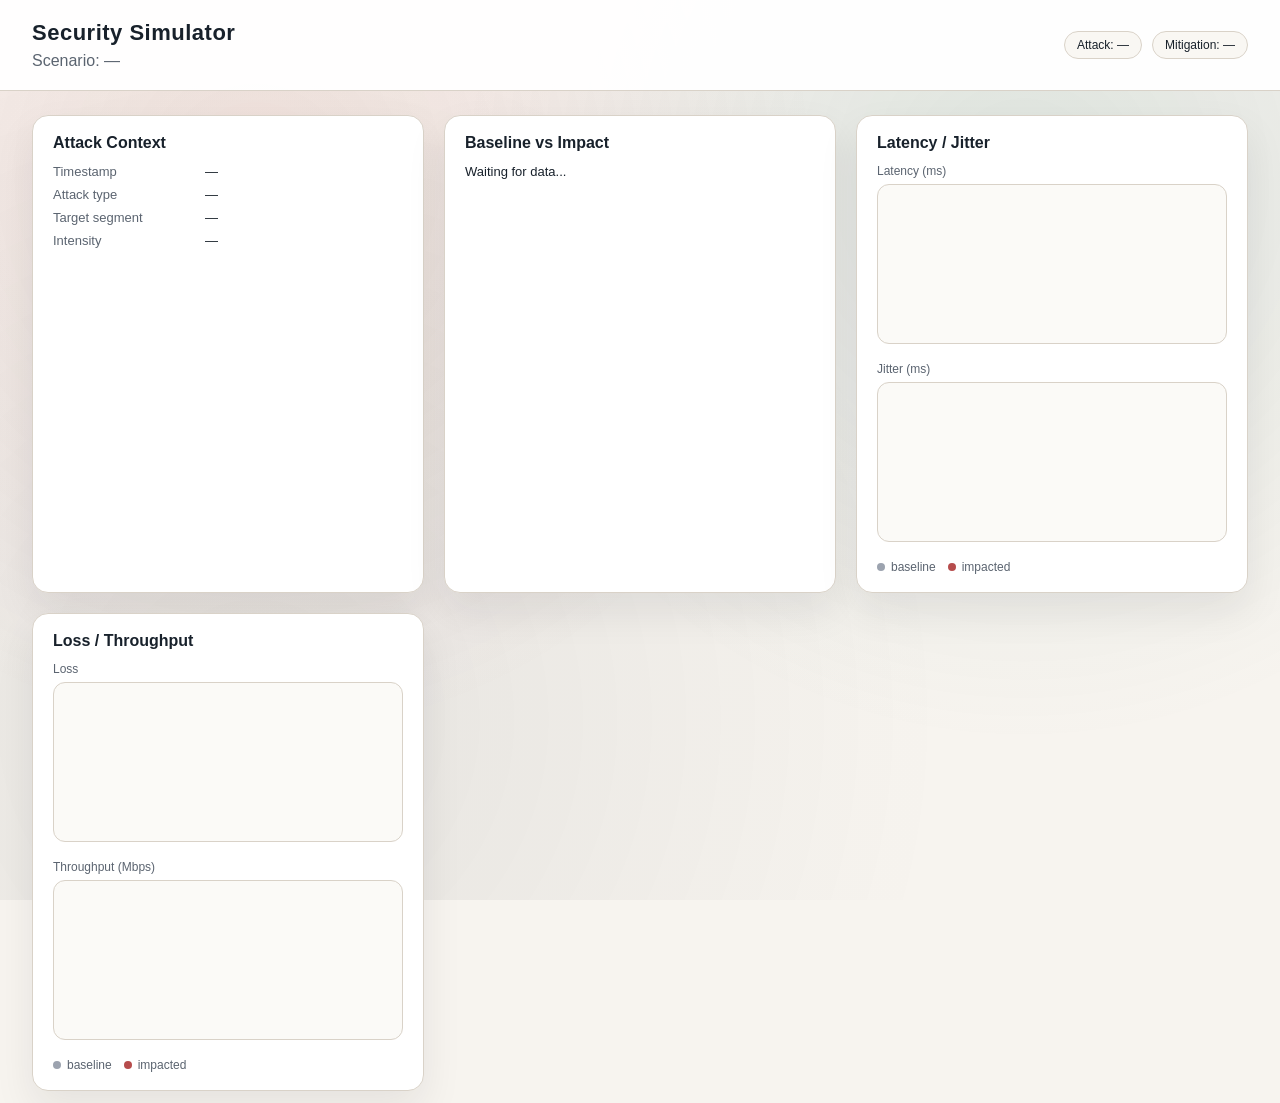
==== security-gui/index.html @ b51cd0e1 "Add security simulator skeleton with GUI and Docker profiles for attack demos" ====
<!DOCTYPE html>
<html lang="en">
  <head>
    <meta charset="UTF-8" />
    <meta name="viewport" content="width=device-width, initial-scale=1.0" />
    <title>Security Simulator</title>
    <link rel="stylesheet" href="styles.css" />
  </head>
  <body>
    <div class="bg"></div>
    <header class="header">
      <div>
        <h1>Security Simulator</h1>
        <p class="muted">Scenario: <span id="scenario-name">—</span></p>
      </div>
      <div class="status">
        <div id="attack-state" class="pill">Attack: —</div>
        <div id="mitigation-state" class="pill">Mitigation: —</div>
      </div>
    </header>

    <main class="grid">
      <section class="panel">
        <h2>Attack Context</h2>
        <div class="kv">
          <div class="label">Timestamp</div>
          <div id="slot-time">—</div>
          <div class="label">Attack type</div>
          <div id="attack-type">—</div>
          <div class="label">Target segment</div>
          <div id="target-segment">—</div>
          <div class="label">Intensity</div>
          <div id="attack-intensity">—</div>
        </div>
      </section>

      <section class="panel">
        <h2>Baseline vs Impact</h2>
        <div id="metrics-table" class="table"></div>
      </section>

      <section class="panel">
        <h2>Latency / Jitter</h2>
        <div class="chart-block">
          <div class="chart-title">Latency (ms)</div>
          <canvas id="latency-chart"></canvas>
        </div>
        <div class="chart-block">
          <div class="chart-title">Jitter (ms)</div>
          <canvas id="jitter-chart"></canvas>
        </div>
        <div class="legend" id="latency-legend"></div>
      </section>

      <section class="panel">
        <h2>Loss / Throughput</h2>
        <div class="chart-block">
          <div class="chart-title">Loss</div>
          <canvas id="loss-chart"></canvas>
        </div>
        <div class="chart-block">
          <div class="chart-title">Throughput (Mbps)</div>
          <canvas id="throughput-chart"></canvas>
        </div>
        <div class="legend" id="throughput-legend"></div>
      </section>
    </main>

    <script src="app.js"></script>
  </body>
</html>
---- security-gui/styles.css ----
:root {
  --ink: #18212b;
  --muted: #5b6470;
  --accent: #b64c4c;
  --accent-2: #2f6f68;
  --bg: #f7f4ef;
  --panel: #ffffff;
  --border: #d9d2c8;
}

* {
  box-sizing: border-box;
}

body {
  margin: 0;
  font-family: "Space Grotesk", sans-serif;
  color: var(--ink);
  background: var(--bg);
  min-height: 100vh;
}

.bg {
  position: fixed;
  inset: 0;
  background: radial-gradient(circle at 20% 20%, rgba(182, 76, 76, 0.12), transparent 45%),
    radial-gradient(circle at 80% 20%, rgba(47, 111, 104, 0.12), transparent 45%),
    radial-gradient(circle at 20% 80%, rgba(24, 33, 43, 0.08), transparent 55%);
  pointer-events: none;
  z-index: 0;
}

.header {
  position: sticky;
  top: 0;
  z-index: 2;
  display: flex;
  justify-content: space-between;
  align-items: center;
  gap: 20px;
  padding: 20px 32px;
  background: rgba(255, 255, 255, 0.95);
  border-bottom: 1px solid var(--border);
}

.header h1 {
  margin: 0 0 6px 0;
  font-size: 22px;
  letter-spacing: 0.5px;
}

.muted {
  color: var(--muted);
  margin: 0;
}

.status {
  display: flex;
  gap: 10px;
  flex-wrap: wrap;
}

.pill {
  border: 1px solid var(--border);
  border-radius: 999px;
  padding: 6px 12px;
  font-size: 12px;
  background: #f9f7f3;
}

.pill.active {
  background: rgba(182, 76, 76, 0.12);
  border-color: rgba(182, 76, 76, 0.4);
}

.pill.ok {
  background: rgba(47, 111, 104, 0.12);
  border-color: rgba(47, 111, 104, 0.4);
}

.grid {
  position: relative;
  z-index: 1;
  display: grid;
  gap: 20px;
  padding: 24px 32px 40px;
  grid-template-columns: repeat(auto-fit, minmax(320px, 1fr));
}

.panel {
  background: var(--panel);
  border: 1px solid var(--border);
  border-radius: 16px;
  padding: 18px 20px;
  box-shadow: 0 18px 40px rgba(20, 25, 35, 0.08);
}

.panel h2 {
  margin: 0 0 12px 0;
  font-size: 16px;
}

.kv {
  display: grid;
  grid-template-columns: 140px 1fr;
  gap: 8px 12px;
  font-size: 13px;
}

.kv .label {
  color: var(--muted);
}

.table {
  display: grid;
  gap: 6px;
  font-size: 13px;
}

.table-row {
  display: grid;
  grid-template-columns: 140px 1fr 1fr;
  gap: 10px;
  padding: 6px 0;
  border-bottom: 1px dashed var(--border);
}

.table-row.header {
  font-weight: 600;
  border-bottom: 1px solid var(--border);
}

.table-row span {
  text-align: right;
}

.table-row span:first-child {
  text-align: left;
  color: var(--muted);
}

.chart-block {
  margin-bottom: 14px;
}

.chart-title {
  font-size: 12px;
  color: var(--muted);
  margin-bottom: 6px;
}

canvas {
  width: 100%;
  height: 160px;
  border: 1px solid var(--border);
  border-radius: 12px;
  background: #fbfaf7;
}

.legend {
  display: flex;
  gap: 12px;
  font-size: 12px;
  color: var(--muted);
}

.legend-item {
  display: inline-flex;
  align-items: center;
  gap: 6px;
}

.legend-dot {
  width: 8px;
  height: 8px;
  border-radius: 50%;
  background: var(--muted);
}

@media (max-width: 720px) {
  .header {
    flex-direction: column;
    align-items: flex-start;
  }

  .kv {
    grid-template-columns: 1fr;
  }

  .table-row {
    grid-template-columns: 1fr;
    text-align: left;
  }

  .table-row span {
    text-align: left;
  }
}
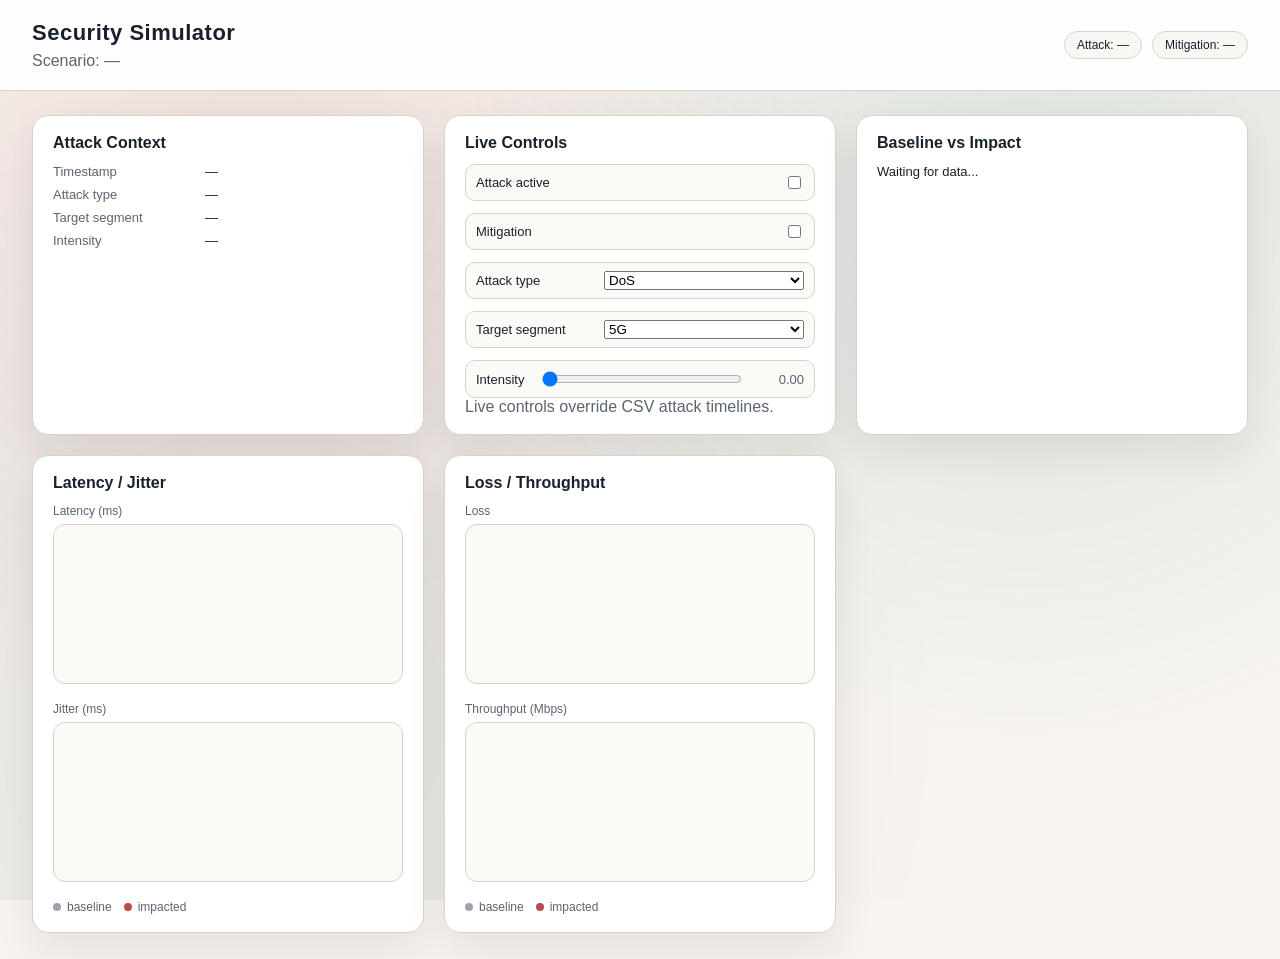
==== commit b9b89b17: "Add interactive security mode with live GUI controls and unit tests" ====
--- a/security-gui/index.html
+++ b/security-gui/index.html
@@ -35,6 +35,44 @@
       </section>
 
       <section class="panel">
+        <h2>Live Controls</h2>
+        <div class="controls">
+          <label class="control">
+            <span>Attack active</span>
+            <input type="checkbox" id="control-attack-active" />
+          </label>
+          <label class="control">
+            <span>Mitigation</span>
+            <input type="checkbox" id="control-mitigation-active" />
+          </label>
+          <label class="control">
+            <span>Attack type</span>
+            <select id="control-attack-type">
+              <option value="dos">DoS</option>
+              <option value="jamming">Jamming</option>
+              <option value="latency_spike">Latency spike</option>
+              <option value="loss">Loss</option>
+              <option value="edge_overload">Edge overload</option>
+            </select>
+          </label>
+          <label class="control">
+            <span>Target segment</span>
+            <select id="control-target">
+              <option value="5g">5G</option>
+              <option value="sat">SAT</option>
+              <option value="edge">Edge</option>
+            </select>
+          </label>
+          <label class="control range">
+            <span>Intensity</span>
+            <input type="range" id="control-intensity" min="0" max="1" step="0.05" value="0" />
+            <span id="control-intensity-value">0.00</span>
+          </label>
+        </div>
+        <p class="muted">Live controls override CSV attack timelines.</p>
+      </section>
+
+      <section class="panel">
         <h2>Baseline vs Impact</h2>
         <div id="metrics-table" class="table"></div>
       </section>
--- a/security-gui/styles.css
+++ b/security-gui/styles.css
@@ -117,6 +117,39 @@
   font-size: 13px;
 }
 
+.controls {
+  display: grid;
+  gap: 12px;
+  font-size: 13px;
+}
+
+.control {
+  display: flex;
+  align-items: center;
+  justify-content: space-between;
+  gap: 12px;
+  padding: 8px 10px;
+  border: 1px solid var(--border);
+  border-radius: 10px;
+  background: #fbfaf7;
+}
+
+.control select,
+.control input[type="range"] {
+  flex: 1;
+  max-width: 200px;
+}
+
+.control.range {
+  align-items: center;
+}
+
+.control span:last-child {
+  min-width: 44px;
+  text-align: right;
+  color: var(--muted);
+}
+
 .table-row {
   display: grid;
   grid-template-columns: 140px 1fr 1fr;
